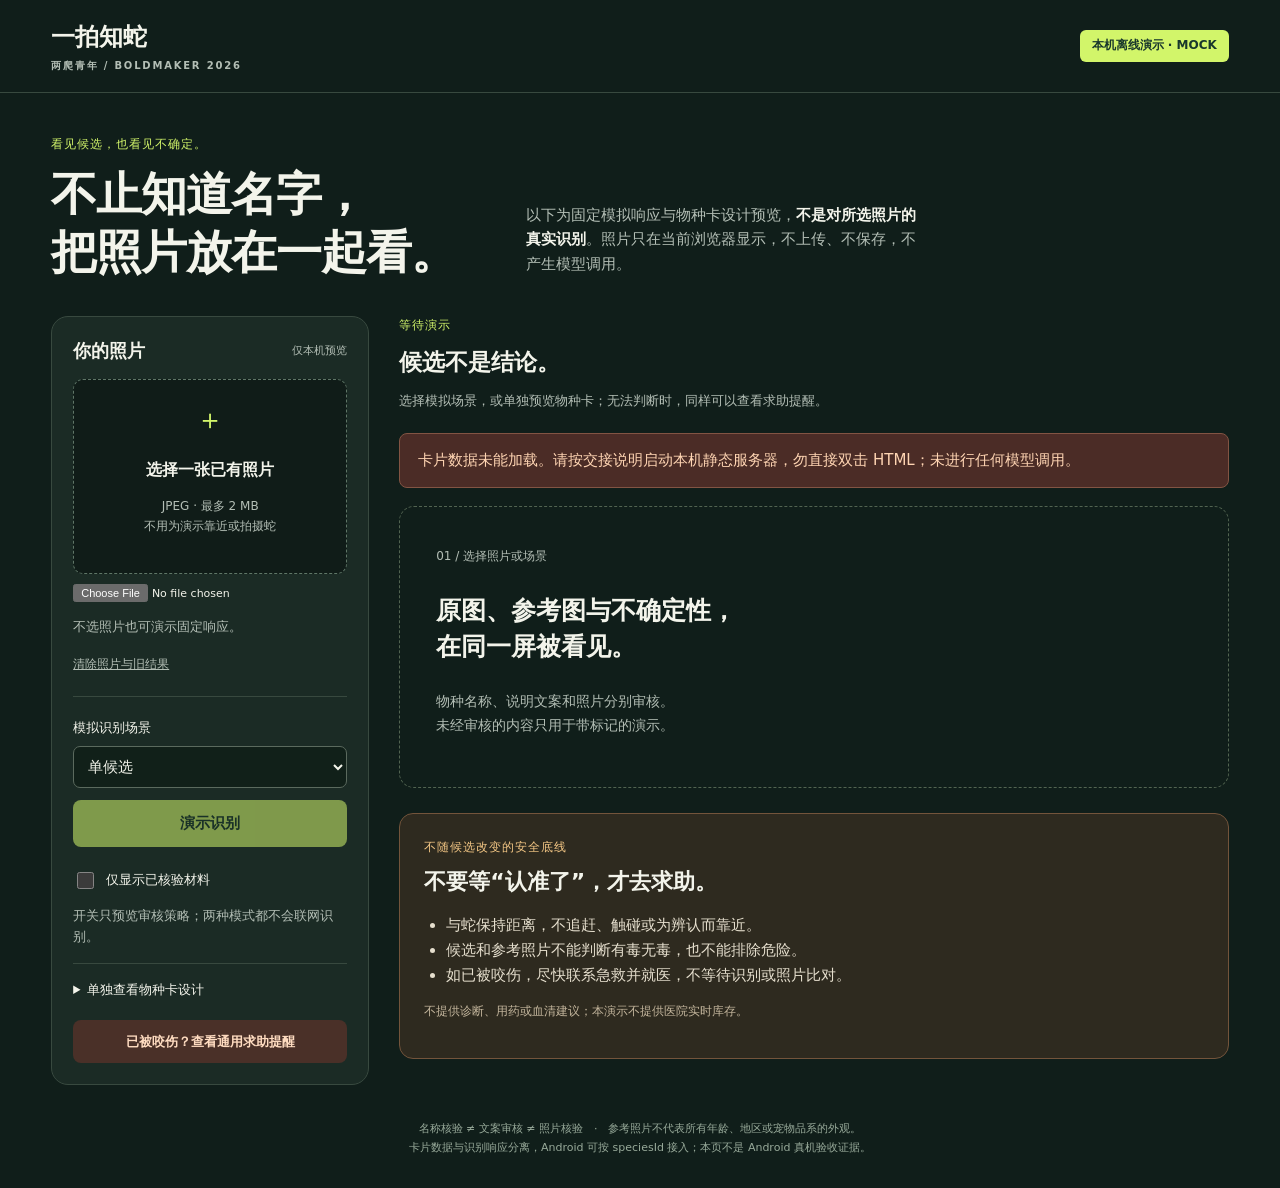
==== inference/card_preview/index.html @ 4b929ea5 "物种卡审核投影与发布管线（郭侧 2026-09-23 晚） - 新增 inference/cards.py：独立审核状态（名称/文案/图片/来源三要素），正常/预览双投影；未核验名称显示「物种名称待核" ====
<!doctype html>
<html lang="zh-CN">
<head>
  <meta charset="utf-8">
  <meta name="viewport" content="width=device-width, initial-scale=1">
  <meta http-equiv="Content-Security-Policy" content="default-src 'self'; script-src 'self'; style-src 'self'; img-src 'self' blob:; connect-src 'self'; object-src 'none'; base-uri 'none'; form-action 'none'">
  <title>一拍知蛇 · 物种卡离线演示</title>
  <link rel="stylesheet" href="cards.css">
  <script src="cards.js" defer></script>
</head>
<body>
  <header class="topbar"><a class="brand" href="#">一拍知蛇<span>两爬青年 / BOLDMAKER 2026</span></a><span class="pill lime">本机离线演示 · MOCK</span></header>
  <main>
    <section class="intro"><div><p class="eyebrow">看见候选，也看见不确定。</p><h1>不止知道名字，<br>把照片放在一起看。</h1></div><p class="intro-note">以下为固定模拟响应与物种卡设计预览，<strong>不是对所选照片的真实识别</strong>。照片只在当前浏览器显示，不上传、不保存，不产生模型调用。</p></section>
    <div class="workspace">
      <aside class="capture panel">
        <div class="section-title"><h2>你的照片</h2><span class="mini-label">仅本机预览</span></div>
        <label class="image-picker" for="image-input"><img id="input-preview" alt="所选本地照片预览" hidden><span id="image-placeholder">＋<br><b>选择一张已有照片</b><small>JPEG · 最多 2 MB<br>不用为演示靠近或拍摄蛇</small></span></label>
        <input id="image-input" type="file" accept="image/jpeg"><p id="image-info" class="muted">不选照片也可演示固定响应。</p><button id="clear-image" class="text-button" type="button">清除照片与旧结果</button>
        <div class="separator"></div>
        <label class="field-label" for="scenario">模拟识别场景</label><select id="scenario"><option value="candidates">单候选</option><option value="multiple">不确定 · 多候选</option><option value="uncertain">无法判断</option><option value="no_snake">未检测到蛇</option><option value="pending">识别处理中</option><option value="timeout">请求超时</option><option value="invalid_output">输出格式错误</option></select>
        <button id="run" class="primary" type="button" disabled>演示识别</button><button id="refresh" class="secondary" type="button" hidden>手动查询一次</button>
        <label class="switch"><input id="strict" type="checkbox">仅显示已核验材料</label><p class="muted">开关只预览审核策略；两种模式都不会联网识别。</p>
        <details class="catalog-picker"><summary>单独查看物种卡设计</summary><label class="field-label" for="catalog">这里不是识别结果</label><select id="catalog"><option value="">选择物种</option></select></details>
        <button id="help" class="help-button" type="button">已被咬伤？查看通用求助提醒</button>
      </aside>
      <section class="results" aria-live="polite" aria-busy="false">
        <div class="result-head"><div><p id="result-source" class="eyebrow">等待演示</p><h2 id="result-title">候选不是结论。</h2></div><span id="request-id" class="request-id"></span></div>
        <p id="result-note" class="muted">选择模拟场景，或单独预览物种卡；无法判断时，同样可以查看求助提醒。</p>
        <div id="result-error" class="error" role="alert" hidden></div>
        <div id="cards" class="cards"><div class="empty"><span>01 / 选择照片或场景</span><h3>原图、参考图与不确定性，<br>在同一屏被看见。</h3><p>物种名称、说明文案和照片分别审核。<br>未经审核的内容只用于带标记的演示。</p></div></div>
        <section id="safety" class="safety" tabindex="-1"><p class="eyebrow">不随候选改变的安全底线</p><h2>不要等“认准了”，才去求助。</h2><ul id="safety-list"><li>与蛇保持距离，不追赶、触碰或为辨认而靠近。</li><li>候选和参考照片不能判断有毒无毒，也不能排除危险。</li><li>如已被咬伤，尽快联系急救并就医，不等待识别或照片比对。</li></ul><p>不提供诊断、用药或血清建议；本演示不提供医院实时库存。</p></section>
      </section>
    </div>
    <footer>名称核验 ≠ 文案审核 ≠ 照片核验　·　参考照片不代表所有年龄、地区或宠物品系的外观。<br>卡片数据与识别响应分离，Android 可按 speciesId 接入；本页不是 Android 真机验收证据。</footer>
  </main>
  <dialog id="photo-dialog"><div class="dialog-top"><b>参考图放大查看</b><button id="close-dialog" class="secondary" type="button">关闭</button></div><img id="dialog-image" alt="参考图大图"><p id="dialog-credit"></p><p class="muted">仅比对已有照片，不要接近蛇确认细节。</p></dialog>
</body>
</html>
---- inference/card_preview/cards.css ----
:root{color-scheme:dark;--bg:#101e1a;--panel:#1b2b25;--line:#38493f;--text:#f3f4eb;--muted:#b3beb5;--lime:#d2f56a;--amber:#f4c785}*{box-sizing:border-box}body{margin:0;background:var(--bg);color:var(--text);font-family:system-ui,"Microsoft YaHei",sans-serif;font-size:15px;line-height:1.65}button,select,input{font:inherit}button,summary,label.image-picker{cursor:pointer}button:focus-visible,select:focus-visible,a:focus-visible,input:focus-visible,summary:focus-visible{outline:3px solid var(--lime);outline-offset:3px}button:disabled{cursor:wait;opacity:.55}[hidden]{display:none!important}.topbar{min-height:86px;border-bottom:1px solid var(--line);display:flex;align-items:center;justify-content:space-between;padding:18px max(4vw,22px);gap:20px}.brand{font-size:24px;font-weight:800;text-decoration:none;color:var(--text)}.brand span{font-size:10px;letter-spacing:1.8px;color:var(--muted);display:block}.pill{display:inline-block;padding:6px 12px;border-radius:6px;font-size:12px;font-weight:700}.lime{background:var(--lime);color:#18372c}.draft{background:#4a3821;color:var(--amber)}.neutral{border:1px solid #5c7060;color:var(--muted)}main{max-width:1560px;margin:auto;padding:0 4vw 26px}.intro{display:flex;align-items:flex-end;gap:70px;padding:42px 0 35px}.eyebrow{color:var(--lime);font-size:12px;letter-spacing:1px;margin:0 0 10px}h1{font-size:clamp(32px,3.6vw,49px);line-height:1.26;letter-spacing:-1px;margin:0}h2{margin:0;font-size:23px;line-height:1.4}h3{line-height:1.45}.intro-note{max-width:390px;color:var(--muted);margin:0 0 4px}.intro-note strong{color:var(--text);font-weight:600}.workspace{display:grid;grid-template-columns:318px minmax(0,1fr);gap:30px;align-items:start}.panel{background:var(--panel);border:1px solid var(--line);border-radius:17px;padding:21px}.section-title{display:flex;justify-content:space-between;align-items:center;margin-bottom:16px}.section-title h2{font-size:18px}.mini-label{font-size:11px;color:var(--muted)}.image-picker{display:flex;min-height:195px;max-height:330px;overflow:hidden;align-items:center;justify-content:center;background:#101c18;border:1px dashed #5f7667;border-radius:10px;text-align:center}.image-picker img{max-width:100%;max-height:330px;object-fit:contain}.image-picker span{font-size:28px;color:var(--lime)}.image-picker b{font-size:16px;color:var(--text)}.image-picker small{display:block;font-size:12px;color:var(--muted);padding:8px 12px 20px}#image-input{display:block;width:100%;font-size:11px;margin-top:10px}.muted{color:var(--muted);font-size:13px}#image-info{overflow-wrap:anywhere}.text-button{border:0;background:none;color:var(--muted);font-size:12px;padding:0;text-decoration:underline}.separator{height:1px;background:var(--line);margin:20px 0}.field-label{display:block;font-size:13px;margin-bottom:8px}select{width:100%;color:var(--text);background:#112019;border:1px solid #5b6a5e;border-radius:7px;padding:10px}.primary,.secondary,.help-button{border:0;border-radius:8px;padding:11px 16px;font-weight:650}.primary{display:block;width:100%;background:var(--lime);color:#19362a;margin-top:12px}.secondary{background:#304536;color:var(--text)}#refresh{width:100%;margin-top:9px;border:1px solid #798953}.switch{display:flex;gap:9px;align-items:center;font-size:13px;margin-top:22px}.switch input{accent-color:var(--lime);width:17px;height:17px}.catalog-picker{border-top:1px solid var(--line);padding-top:15px;margin-top:15px}.catalog-picker summary{font-size:13px}.catalog-picker label{margin-top:12px}.help-button{width:100%;margin-top:20px;background:#4a3028;color:#ffdcc1;font-size:13px}.results{min-width:0}.result-head{display:flex;justify-content:space-between;align-items:center;gap:15px;min-height:62px}.request-id{color:var(--muted);font-size:10px;max-width:115px;overflow-wrap:anywhere}#result-note{margin:12px 0 22px}.error{background:#4b2c26;border:1px solid #825443;color:#ffd5b3;padding:14px 18px;border-radius:8px;margin-bottom:18px}.cards{display:grid;gap:22px}.empty{border:1px dashed #526451;padding:36px;border-radius:15px;min-height:245px;color:var(--muted)}.empty span{font-size:12px}.empty h3{color:var(--text);font-size:25px}.empty p{font-size:14px}.species-card{background:#f4f3eb;color:#18372c;border-radius:15px;overflow:hidden}.card-body{padding:24px}.card-head{display:flex;justify-content:space-between;align-items:flex-start;gap:15px}.card-name{font-size:29px;font-weight:800;line-height:1.3;margin:0}.scientific{font-size:12px;color:#596958;margin-top:5px}.card-badges{display:flex;gap:6px;flex-wrap:wrap;margin-top:14px}.species-card .neutral{color:#536450;border-color:#c2c9b9}.species-card .draft{color:#855821;background:#f3e6c7}.species-card .lime{background:#dbeaba}.card-notice{font-size:12px;border-left:3px solid #baa568;padding:9px 12px;background:#ece8d7;margin:18px 0}.hook{font-size:22px;line-height:1.5;font-weight:700;margin:20px 0 10px}.checklist{margin:0;padding-left:22px;color:#3c5140}.gallery{display:grid;grid-template-columns:repeat(2,minmax(0,1fr));gap:15px;margin-top:18px}.gallery.single{grid-template-columns:1fr}.reference{margin:0;min-width:0}.photo-button{border:0;padding:0;background:#e5e7da;display:block;width:100%;border-radius:8px;overflow:hidden}.photo-button img{display:block;width:100%;height:225px;object-fit:contain}.reference figcaption{font-size:11px;color:#52614d;line-height:1.7;margin-top:8px;overflow-wrap:anywhere}.reference strong{display:block;font-size:13px;color:#243e2d}.reference a,.links a{color:#275b38;text-underline-offset:3px}.missing{border:1px dashed #b5bda9;padding:16px;border-radius:8px;margin-top:18px;color:#5b6d54;font-size:13px}.links{display:flex;gap:16px;flex-wrap:wrap;font-size:12px;border-top:1px solid #d6dccd;padding-top:15px;margin-top:20px}.lookalikes{font-size:13px;margin-top:16px}.risk{background:#eae9df;color:#5b5844;font-size:12px;padding:11px 24px}.safety{border:1px solid #73543b;background:#2e2a1f;border-radius:14px;margin-top:25px;padding:24px;scroll-margin:20px}.safety .eyebrow{color:var(--amber)}.safety h2{font-size:22px}.safety ul{padding-left:22px;color:#e6dfce}.safety p:last-child{font-size:12px;color:#c4b69d}.safety:focus{outline:3px solid var(--amber)}footer{text-align:center;color:#98aa9a;font-size:11px;margin:35px auto 5px}dialog{width:min(920px,94vw);max-height:92vh;border:1px solid #758467;border-radius:14px;background:#18271f;color:var(--text);padding:20px}dialog::backdrop{background:#000b}dialog img{display:block;max-width:100%;height:min(65vh,680px);object-fit:contain;margin:16px auto}dialog p{overflow-wrap:anywhere;font-size:13px}.dialog-top{display:flex;align-items:center;justify-content:space-between;gap:16px}@media(min-width:1350px){.capture{position:sticky;top:20px}}@media(max-width:920px){.intro{gap:24px}.intro-note{max-width:330px}.workspace{grid-template-columns:270px minmax(0,1fr);gap:20px}.gallery{grid-template-columns:1fr}.card-head{display:block}}@media(max-width:660px){.topbar{padding:15px 20px;flex-wrap:wrap}.brand{font-size:21px}.intro{display:block;padding-top:27px}.intro-note{margin-top:18px;max-width:none}.workspace{grid-template-columns:1fr}.capture{padding:19px}.image-picker{min-height:135px}.image-picker img{max-height:235px}.gallery{grid-template-columns:1fr}.card-body{padding:20px}.intro h1{font-size:33px}.card-name{font-size:25px}main{padding-inline:20px}.empty{padding:24px}}
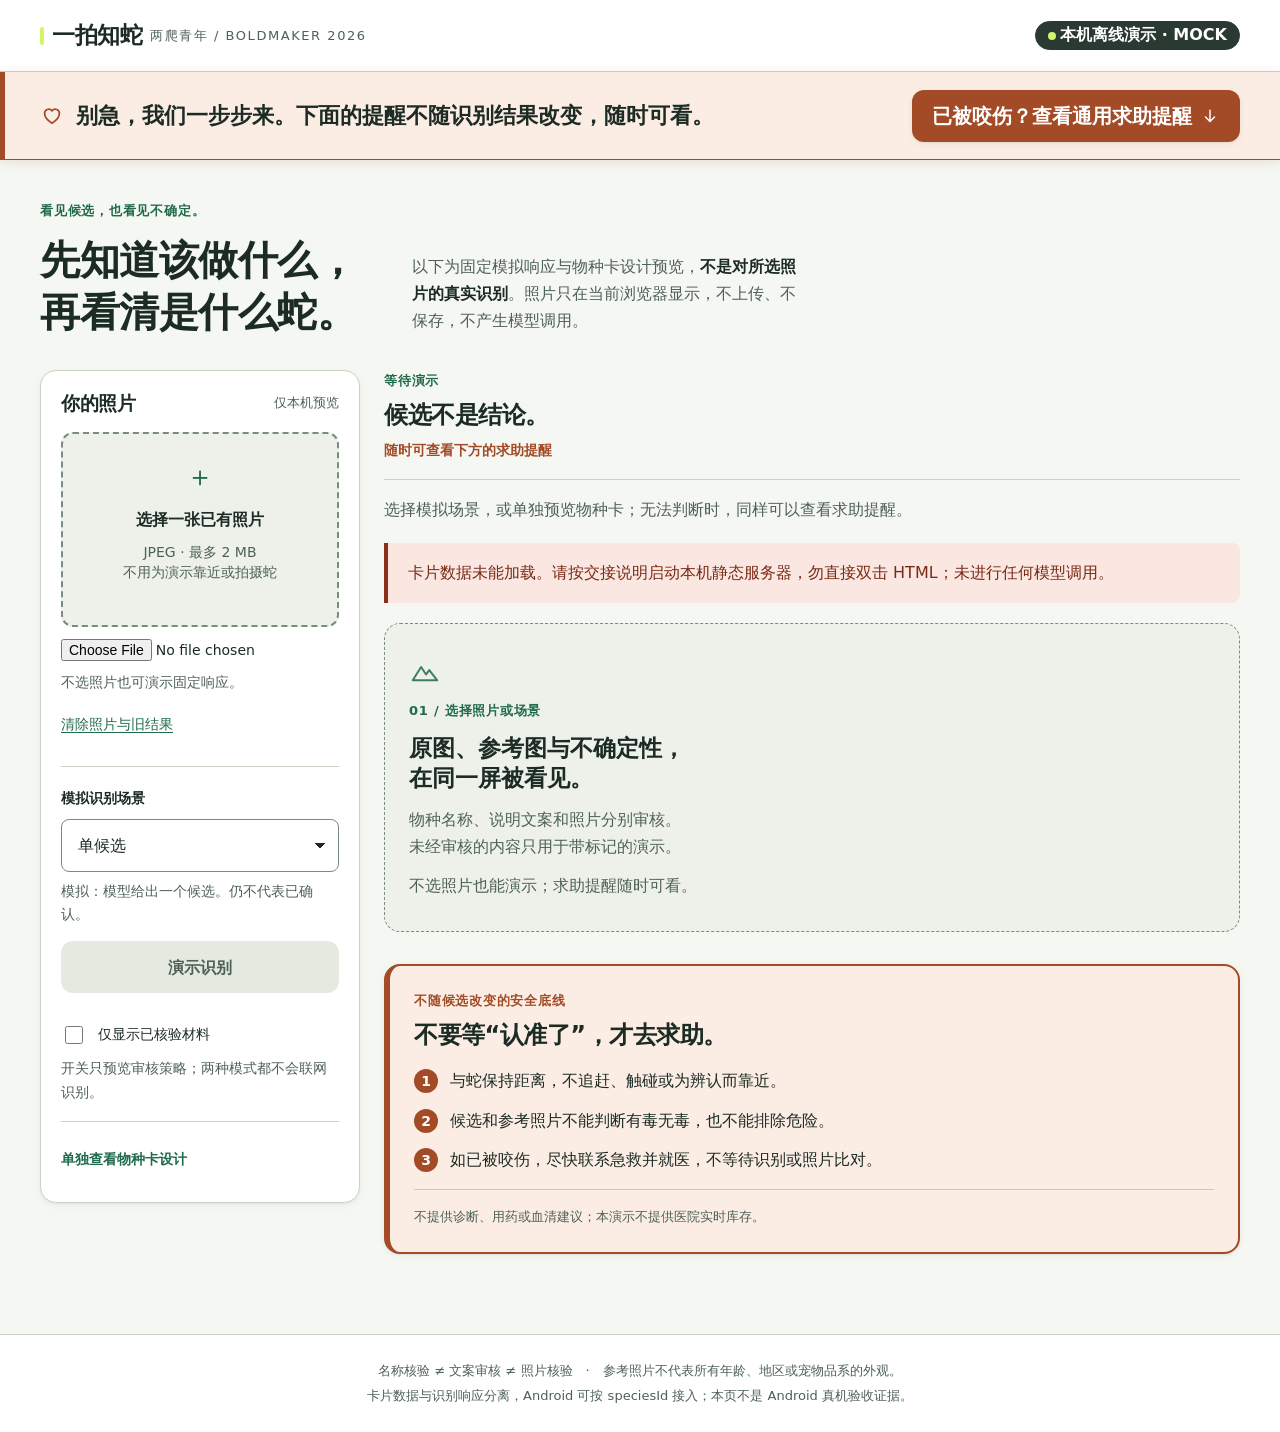
==== commit bf055765: "Redesign card_preview UI: calm light theme with always-on help anchor - index.html: inline SVG sprit" ====
--- a/inference/card_preview/index.html
+++ b/inference/card_preview/index.html
@@ -1,39 +1,64 @@
 <!doctype html>
-<html lang="zh-CN">
-<head>
-  <meta charset="utf-8">
-  <meta name="viewport" content="width=device-width, initial-scale=1">
-  <meta http-equiv="Content-Security-Policy" content="default-src 'self'; script-src 'self'; style-src 'self'; img-src 'self' blob:; connect-src 'self'; object-src 'none'; base-uri 'none'; form-action 'none'">
+<html lang="zh-CN" data-page-node-id="0dAKEjADrEvAbtWJClrjjX">
+<head data-page-node-id="G49gW5duW6ysNx4sbP58sP">
+  <meta charset="utf-8" data-page-node-id="zx0K2U2Sngu3Pr32OkEMUX">
+  <meta name="viewport" content="width=device-width, initial-scale=1" data-page-node-id="zZJX64XLAHeYjJlE8dATp5">
+  <meta http-equiv="Content-Security-Policy" content="default-src 'self'; script-src 'self'; style-src 'self'; img-src 'self' blob:; connect-src 'self'; object-src 'none'; base-uri 'none'; form-action 'none'" data-page-node-id="qUkYAK4G0dHXDcQOMrEbfs">
   <title>一拍知蛇 · 物种卡离线演示</title>
-  <link rel="stylesheet" href="cards.css">
+  <link rel="stylesheet" href="cards.css" data-page-node-id="TIX4kkbEaMA1sN14QLFvFN">
   <script src="cards.js" defer></script>
 </head>
-<body>
-  <header class="topbar"><a class="brand" href="#">一拍知蛇<span>两爬青年 / BOLDMAKER 2026</span></a><span class="pill lime">本机离线演示 · MOCK</span></header>
-  <main>
-    <section class="intro"><div><p class="eyebrow">看见候选，也看见不确定。</p><h1>不止知道名字，<br>把照片放在一起看。</h1></div><p class="intro-note">以下为固定模拟响应与物种卡设计预览，<strong>不是对所选照片的真实识别</strong>。照片只在当前浏览器显示，不上传、不保存，不产生模型调用。</p></section>
-    <div class="workspace">
-      <aside class="capture panel">
-        <div class="section-title"><h2>你的照片</h2><span class="mini-label">仅本机预览</span></div>
-        <label class="image-picker" for="image-input"><img id="input-preview" alt="所选本地照片预览" hidden><span id="image-placeholder">＋<br><b>选择一张已有照片</b><small>JPEG · 最多 2 MB<br>不用为演示靠近或拍摄蛇</small></span></label>
-        <input id="image-input" type="file" accept="image/jpeg"><p id="image-info" class="muted">不选照片也可演示固定响应。</p><button id="clear-image" class="text-button" type="button">清除照片与旧结果</button>
-        <div class="separator"></div>
-        <label class="field-label" for="scenario">模拟识别场景</label><select id="scenario"><option value="candidates">单候选</option><option value="multiple">不确定 · 多候选</option><option value="uncertain">无法判断</option><option value="no_snake">未检测到蛇</option><option value="pending">识别处理中</option><option value="timeout">请求超时</option><option value="invalid_output">输出格式错误</option></select>
-        <button id="run" class="primary" type="button" disabled>演示识别</button><button id="refresh" class="secondary" type="button" hidden>手动查询一次</button>
-        <label class="switch"><input id="strict" type="checkbox">仅显示已核验材料</label><p class="muted">开关只预览审核策略；两种模式都不会联网识别。</p>
-        <details class="catalog-picker"><summary>单独查看物种卡设计</summary><label class="field-label" for="catalog">这里不是识别结果</label><select id="catalog"><option value="">选择物种</option></select></details>
-        <button id="help" class="help-button" type="button">已被咬伤？查看通用求助提醒</button>
+<body data-page-node-id="GhzzooF9zc8zK8zSDbiQrl">
+  <svg class="sprite" aria-hidden="true" focusable="false" xmlns="http://www.w3.org/2000/svg" data-page-node-id="nRZNj67hI8Eq8WDv4swX78">
+    <symbol id="i-heart" viewBox="0 0 24 24" data-page-node-id="IC3gdqGRUAPZzYs4SW19ws"><path d="M12 19.2s-7.4-4.5-7.4-9.6A4.1 4.1 0 0 1 12 6.9a4.1 4.1 0 0 1 7.4 2.7c0 5.1-7.4 9.6-7.4 9.6z" data-page-node-id="37KvSnaHNGHqk92UsMHXFp"/></symbol>
+    <symbol id="i-cross" viewBox="0 0 24 24" data-page-node-id="a2qPcL6EUZkBuj2Eokm0Vx"><path d="M12 4.8v14.4M4.8 12h14.4" data-page-node-id="5oNKBnCLJGzjF7MFwlIsZu"/></symbol>
+    <symbol id="i-shield" viewBox="0 0 24 24" data-page-node-id="n44VKoIKzJF0Ya9dhBZ6H2"><path d="M12 3.4 5.2 6.1v5.2c0 4.2 2.9 7.5 6.8 9.3 3.9-1.8 6.8-5.1 6.8-9.3V6.1z" data-page-node-id="teE0IIZGLMAfBVrk0E0GIB"/></symbol>
+    <symbol id="i-hills" viewBox="0 0 24 24" data-page-node-id="IL4k1LHAtR4XJw1Qd2HPiS"><path d="M2.8 18.2 9.1 8.3l3.7 5.6 2.4-3.3 6 7.6z" data-page-node-id="5zaNDmObAE1s41I2TDkkC1"/></symbol>
+    <symbol id="i-leaf" viewBox="0 0 24 24" data-page-node-id="oIFJHAYGTw9198HS1rKxEd"><path d="M20 4c0 8.3-4.9 12.6-11 12.6H5.2C5.2 8.6 11.4 4 20 4zM5.6 19.4c1.8-4.3 5-7.4 9.3-9.1" data-page-node-id="uXqFZaeXDpyDHGACPXd6Q7"/></symbol>
+    <symbol id="i-image" viewBox="0 0 24 24" data-page-node-id="YUq41hTq1yqoGuVTZ46Una"><path d="M4 5.6h16v12.8H4zM4 15.2l4.6-4.2 3.5 3.1 2.9-2.5 5 4.4M15.1 9.3h.02" data-page-node-id="Q2H88rYvRwE8fXDCm93WoK"/></symbol>
+    <symbol id="i-arrow-down" viewBox="0 0 24 24" data-page-node-id="JV5Z7zd1bYrTnxmFalSlPK"><path d="M12 5.2v13.2M6.6 13.2 12 18.6l5.4-5.4" data-page-node-id="VA2UsymmYSzCSZEDRAqGSe"/></symbol>
+    <symbol id="i-info" viewBox="0 0 24 24" data-page-node-id="jBu7ENhypv5BZDQPBfJ48S"><path d="M12 3.4a8.6 8.6 0 1 0 0 17.2 8.6 8.6 0 0 0 0-17.2zM12 11.2v5.4M12 7.8h.02" data-page-node-id="BL9IydPQfSyGNooVsHLj3B"/></symbol>
+    <symbol id="i-check" viewBox="0 0 24 24" data-page-node-id="8WRzAG5P13rtEF6epu4r7w"><path d="M4.8 12.6 9.6 17.4 19.2 6.8" data-page-node-id="rG63JpMUzYdky9tdUa5EWA"/></symbol>
+    <symbol id="i-list" viewBox="0 0 24 24" data-page-node-id="o3e2pcohB7JcPu45UDYZYH"><path d="M4.4 6.6h15.2M4.4 12h15.2M4.4 17.4h15.2" data-page-node-id="Ln4pzFCudW1gOWGcyVYqGB"/></symbol>
+    <symbol id="i-external" viewBox="0 0 24 24" data-page-node-id="66NbZ2SJZuDtruMB4wDfkF"><path d="M14 4.6h5.4V10M19.4 4.6 11 13M18 14.6v4.8H4.6V6h4.8" data-page-node-id="pcuv1OY6cj9W1kFBQXBW4C"/></symbol>
+  </svg>
+  <header class="topbar" role="banner" data-page-node-id="26DLI29lqdhPevTaI6Kf56"><a class="brand" href="#" data-page-node-id="SuXFhApolJ5osa17wUX4ki">一拍知蛇<span data-page-node-id="AkAs2MjdGEzg0UcGdX66qB">两爬青年 / BOLDMAKER 2026</span></a><span class="pill pill--mock" data-page-node-id="zZtR2z4YkIKVCnF3r9CNxE">本机离线演示 · MOCK</span></header>
+  <div class="care-bar" role="region" aria-labelledby="care-bar-title" data-page-node-id="T1UrF2noHCvrAmmVPFXmkG">
+    <svg class="icon care-bar__icon" aria-hidden="true" focusable="false" data-page-node-id="ccNZsrYBOODvw3RsXYn5Av"><use href="#i-heart" data-page-node-id="ChoPjTDzuNTABLqKA4AeEJ"/></svg>
+    <p class="care-bar__lead" id="care-bar-title" data-page-node-id="kXxFrOtKSHPsyUmJvEFWxx"><span class="sr-only" data-page-node-id="23T54Xajv7iOzAsTKV3T8c">紧急求助　</span>别急，我们一步步来。下面的提醒不随识别结果改变，随时可看。</p>
+    <button id="help" class="care-bar__cta" type="button" data-page-node-id="7drPrKbkh6iTBXL3FvOuKm">已被咬伤？查看通用求助提醒<svg class="icon icon--sm" aria-hidden="true" focusable="false" data-page-node-id="C2sfnvJd9FpSdzmxh8ja8w"><use href="#i-arrow-down" data-page-node-id="jFuGLF7TcFoqmnt55DU2Lo"/></svg></button>
+  </div>
+  <main data-page-node-id="LjuYDTEhnDEs1lOlwmlTEL">
+    <section class="intro" data-page-node-id="0t86Ilo5MnD0r7zaXVB3l1"><div data-page-node-id="RCQ8GVvaLmcbff75V4cEDD"><p class="eyebrow" data-page-node-id="phwRR7SGrz7Lppbxitj99z">看见候选，也看见不确定。</p><h1 data-page-node-id="RgzCk3pq5D3yGga4EIkUSO">先知道该做什么，<br data-page-node-id="dYTq9QnRvAHhKZWi66oEzD">再看清是什么蛇。</h1></div><p class="intro-note" data-page-node-id="6DCHsFNxl9KG5l1Gh8k07I">以下为固定模拟响应与物种卡设计预览，<strong data-page-node-id="i9n2IhrndraLZfaW5ownF3">不是对所选照片的真实识别</strong>。照片只在当前浏览器显示，不上传、不保存，不产生模型调用。</p></section>
+    <div class="workspace" data-page-node-id="fAHA3wiqGWqRg99KdFQaJ3">
+      <aside class="capture panel" data-page-node-id="H2xHBgbyy1c9BdabHROgbD">
+        <div class="section-title" data-page-node-id="pstiufkDZwZNmhFvGreuLk"><h2 data-page-node-id="RBcpoXoDX189VhY8lqSTN7">你的照片</h2><span class="mini-label" data-page-node-id="MtWj9654cEdByBMMaiLISR">仅本机预览</span></div>
+        <label class="image-picker" for="image-input" data-page-node-id="RNKWdKYcnTH8W9xor2E2pn"><img id="input-preview" alt="所选本地照片预览" hidden data-page-node-id="CH4AOE53G1AmTmDG7F3pL0"><span id="image-placeholder" data-page-node-id="Ic7RMGAJPmLFUqe3ADXBpk">＋<br data-page-node-id="oRb7RFmhEG5qJlx6kBAflZ"><b data-page-node-id="f0cEKN5unBABrH5gWhNxSM">选择一张已有照片</b><small data-page-node-id="MDpEDeCj5vfLFGrFSjhiCB">JPEG · 最多 2 MB<br data-page-node-id="bo9dkt0Ouj3UPsGnNSxJqZ">不用为演示靠近或拍摄蛇</small></span></label>
+        <input id="image-input" type="file" accept="image/jpeg" data-page-node-id="Ia2xJ8CC8ZkJQkDSBh2Ffz"><p id="image-info" class="muted" data-page-node-id="i9qACmmMzsqHAbPmC5Uf4k">不选照片也可演示固定响应。</p><button id="clear-image" class="text-button" type="button" data-page-node-id="O3saYpZ46jw6dCN8o5su2Z">清除照片与旧结果</button>
+        <div class="separator" data-page-node-id="jVGhPC9u0bmjTLOfGtEnB7"></div>
+        <label class="field-label" for="scenario" data-page-node-id="dgJz68g0AOpi9PoVQz51iK">模拟识别场景</label><select id="scenario" data-page-node-id="ALHnrexjp6FHvAErGLAwwE"><option value="candidates" data-page-node-id="Uv2GAYvhFiCpHtGaFlxhAI">单候选</option><option value="multiple" data-page-node-id="VtWt1zAGkIpE1zSTAv8YvR">不确定 · 多候选</option><option value="uncertain" data-page-node-id="y0Mt6rTmVoqHoBXfD5K3cw">无法判断</option><option value="no_snake" data-page-node-id="gnOIsAvRL3rW5cuEoyCoVC">未检测到蛇</option><option value="pending" data-page-node-id="cLJMWvhdfUJU0nyGHO9CAy">识别处理中</option><option value="timeout" data-page-node-id="Xl8gGdjamohADKNtjOTJ5P">请求超时</option><option value="invalid_output" data-page-node-id="tvEb5i8NVk5Z7dy4v9WvhP">输出格式错误</option></select>
+        <p id="scenario-hint" class="hint" aria-live="polite" data-page-node-id="JvvEWDHizw7Azs8yWpaOvg">当前为模拟场景（MOCK），不会调用识别模型。</p>
+        <button id="run" class="primary" type="button" disabled data-page-node-id="GMQZ4u2D8gJH8qN04M4Dms">演示识别</button><button id="refresh" class="secondary" type="button" hidden data-page-node-id="0sCM3MwUdB1MBqUMendNBx">手动查询一次</button>
+        <label class="switch" data-page-node-id="iCA1s0ZEQ8sQJo4qu3GYl0"><input id="strict" type="checkbox" data-page-node-id="TTz7NeXKXRzMMNIQnrTJcK">仅显示已核验材料</label><p class="muted" data-page-node-id="cHO8eebFsO97SjyS0BIInU">开关只预览审核策略；两种模式都不会联网识别。</p>
+        <details class="catalog-picker" data-page-node-id="RDCsA3US9dmVgveP7lWebl"><summary data-page-node-id="mKdwGECqfyTNuzugjYLcfA">单独查看物种卡设计</summary><label class="field-label" for="catalog" data-page-node-id="0RNP9DCQNFOUdfnqaagfNV">这里不是识别结果</label><select id="catalog" data-page-node-id="MORWUzdaXWZvExOSg9GlpH"><option value="" data-page-node-id="A9ImPPAyD5yE1ymaMLZG7d">选择物种</option></select></details>
       </aside>
-      <section class="results" aria-live="polite" aria-busy="false">
-        <div class="result-head"><div><p id="result-source" class="eyebrow">等待演示</p><h2 id="result-title">候选不是结论。</h2></div><span id="request-id" class="request-id"></span></div>
-        <p id="result-note" class="muted">选择模拟场景，或单独预览物种卡；无法判断时，同样可以查看求助提醒。</p>
-        <div id="result-error" class="error" role="alert" hidden></div>
-        <div id="cards" class="cards"><div class="empty"><span>01 / 选择照片或场景</span><h3>原图、参考图与不确定性，<br>在同一屏被看见。</h3><p>物种名称、说明文案和照片分别审核。<br>未经审核的内容只用于带标记的演示。</p></div></div>
-        <section id="safety" class="safety" tabindex="-1"><p class="eyebrow">不随候选改变的安全底线</p><h2>不要等“认准了”，才去求助。</h2><ul id="safety-list"><li>与蛇保持距离，不追赶、触碰或为辨认而靠近。</li><li>候选和参考照片不能判断有毒无毒，也不能排除危险。</li><li>如已被咬伤，尽快联系急救并就医，不等待识别或照片比对。</li></ul><p>不提供诊断、用药或血清建议；本演示不提供医院实时库存。</p></section>
+      <section class="results" aria-live="polite" aria-busy="false" aria-labelledby="result-title" data-page-node-id="pDhjoXyRnHngc4M9m9dCe6">
+        <div class="result-head" data-page-node-id="lwwnmyXr9bhkviN1pNH4IA"><div data-page-node-id="j4zo6PeFDE0fVY4bBRHtGE"><p id="result-source" class="eyebrow" data-page-node-id="YYUdJiTM4hI1F1OvdCwHZa">等待演示</p><h2 id="result-title" data-page-node-id="i3lOHd1ZwF8jkGN6EyZhQ2">候选不是结论。</h2><p id="result-echo" class="result-echo" aria-hidden="true" data-page-node-id="UfRCSaqGCxlQJxjUdDMwwX">随时可查看下方的求助提醒</p></div><span id="request-id" class="request-id" data-page-node-id="2KGK7UqzmiHrNf6c0xUaSK"></span></div>
+        <p id="result-note" class="muted" data-page-node-id="RAheICatLYObQaUsTuS36Z">选择模拟场景，或单独预览物种卡；无法判断时，同样可以查看求助提醒。</p>
+        <div id="result-error" class="error" role="alert" hidden data-page-node-id="fgBORE1GXIqlgfjUDKAc9Q"></div>
+        <div id="cards" class="cards" data-page-node-id="E4X3wA4IBPPgPoRtnhCDBq"><div class="empty" data-page-node-id="hdYzlAtEC3O8s0GWfyIXu6"><svg class="icon icon--lg" aria-hidden="true" focusable="false" data-page-node-id="0csulGiq6uDdYGfrAFIVfy"><use href="#i-hills" data-page-node-id="DW6k1QhkMAvGTXnkQ0MH8C"/></svg><span data-page-node-id="QA6sLE5VTpK2UnuhRG4lMs">01 / 选择照片或场景</span><h3 data-page-node-id="t0rcE8VxGN1bDWAc2HmBWE">原图、参考图与不确定性，<br data-page-node-id="RnIsJXSEplOCyYCmINGSIK">在同一屏被看见。</h3><p data-page-node-id="wKJVbiiiyZ0PYlewi5vVUs">物种名称、说明文案和照片分别审核。<br data-page-node-id="JgCaABcEeat3Z9HBK9ZVB6">未经审核的内容只用于带标记的演示。</p><p data-page-node-id="pkxeUU0JZLgQ3xFlEHOtzx">不选照片也能演示；求助提醒随时可看。</p></div></div>
+        <section id="safety" class="safety" tabindex="-1" aria-labelledby="safety-title" data-page-node-id="zKE4PNs5r0nhSeW9sAqzrp">
+          <div class="safety-inner" data-page-node-id="tR52v95J5sFGiZnA6uaoVO">
+            <p class="eyebrow" data-page-node-id="DCFyGFkOHLxpEC1UET8CyI">不随候选改变的安全底线</p>
+            <h2 id="safety-title" data-page-node-id="pYuBq8mJXHqtXB9D8miIJz">不要等“认准了”，才去求助。</h2>
+            <ul id="safety-list" data-page-node-id="dTNraZ5UvFz3K9hQVdIW9k"><li data-page-node-id="szMWThVVXCJwzsPsKGWOJE">与蛇保持距离，不追赶、触碰或为辨认而靠近。</li><li data-page-node-id="eLyuRRRTVuDdsUx9w5ICbZ">候选和参考照片不能判断有毒无毒，也不能排除危险。</li><li data-page-node-id="NFuvLt9Hr0qPSkAvVJFzM8">如已被咬伤，尽快联系急救并就医，不等待识别或照片比对。</li></ul>
+            <p data-page-node-id="b4giLmdMMz66OLeHknc4pK">不提供诊断、用药或血清建议；本演示不提供医院实时库存。</p>
+          </div>
+        </section>
       </section>
     </div>
-    <footer>名称核验 ≠ 文案审核 ≠ 照片核验　·　参考照片不代表所有年龄、地区或宠物品系的外观。<br>卡片数据与识别响应分离，Android 可按 speciesId 接入；本页不是 Android 真机验收证据。</footer>
   </main>
-  <dialog id="photo-dialog"><div class="dialog-top"><b>参考图放大查看</b><button id="close-dialog" class="secondary" type="button">关闭</button></div><img id="dialog-image" alt="参考图大图"><p id="dialog-credit"></p><p class="muted">仅比对已有照片，不要接近蛇确认细节。</p></dialog>
+  <footer role="contentinfo" data-page-node-id="Z9afCDlocdN3PfZberDfNX">名称核验 ≠ 文案审核 ≠ 照片核验　·　参考照片不代表所有年龄、地区或宠物品系的外观。<br data-page-node-id="PUVxx4jsBHHOtS3Q2pCu2c">卡片数据与识别响应分离，Android 可按 speciesId 接入；本页不是 Android 真机验收证据。</footer>
+  <dialog id="photo-dialog" data-page-node-id="UgWtNLGn12ZdgO1H8yvkGB"><div class="dialog-top" data-page-node-id="zbNfojjU9VLfR0rCl3yRBE"><b data-page-node-id="qAlPDMlfOQ9uSV4BL216X5">参考图放大查看</b><button id="close-dialog" class="secondary dialog-close" type="button" data-page-node-id="TJUXQdEdHRN2mjGjSTwJtO">关闭</button></div><img id="dialog-image" alt="参考图大图" data-page-node-id="jvnzHLw7q8dWQfGgTKmMJ3"><p id="dialog-credit" data-page-node-id="T2pmaXFOZT15dwpXVmhCP5"></p><p class="muted" data-page-node-id="ZxEV5SfAUGrA6kJhw2xVDV">仅比对已有照片，不要接近蛇确认细节。</p></dialog>
 </body>
 </html>
--- a/inference/card_preview/cards.css
+++ b/inference/card_preview/cards.css
@@ -1 +1,568 @@
-:root{color-scheme:dark;--bg:#101e1a;--panel:#1b2b25;--line:#38493f;--text:#f3f4eb;--muted:#b3beb5;--lime:#d2f56a;--amber:#f4c785}*{box-sizing:border-box}body{margin:0;background:var(--bg);color:var(--text);font-family:system-ui,"Microsoft YaHei",sans-serif;font-size:15px;line-height:1.65}button,select,input{font:inherit}button,summary,label.image-picker{cursor:pointer}button:focus-visible,select:focus-visible,a:focus-visible,input:focus-visible,summary:focus-visible{outline:3px solid var(--lime);outline-offset:3px}button:disabled{cursor:wait;opacity:.55}[hidden]{display:none!important}.topbar{min-height:86px;border-bottom:1px solid var(--line);display:flex;align-items:center;justify-content:space-between;padding:18px max(4vw,22px);gap:20px}.brand{font-size:24px;font-weight:800;text-decoration:none;color:var(--text)}.brand span{font-size:10px;letter-spacing:1.8px;color:var(--muted);display:block}.pill{display:inline-block;padding:6px 12px;border-radius:6px;font-size:12px;font-weight:700}.lime{background:var(--lime);color:#18372c}.draft{background:#4a3821;color:var(--amber)}.neutral{border:1px solid #5c7060;color:var(--muted)}main{max-width:1560px;margin:auto;padding:0 4vw 26px}.intro{display:flex;align-items:flex-end;gap:70px;padding:42px 0 35px}.eyebrow{color:var(--lime);font-size:12px;letter-spacing:1px;margin:0 0 10px}h1{font-size:clamp(32px,3.6vw,49px);line-height:1.26;letter-spacing:-1px;margin:0}h2{margin:0;font-size:23px;line-height:1.4}h3{line-height:1.45}.intro-note{max-width:390px;color:var(--muted);margin:0 0 4px}.intro-note strong{color:var(--text);font-weight:600}.workspace{display:grid;grid-template-columns:318px minmax(0,1fr);gap:30px;align-items:start}.panel{background:var(--panel);border:1px solid var(--line);border-radius:17px;padding:21px}.section-title{display:flex;justify-content:space-between;align-items:center;margin-bottom:16px}.section-title h2{font-size:18px}.mini-label{font-size:11px;color:var(--muted)}.image-picker{display:flex;min-height:195px;max-height:330px;overflow:hidden;align-items:center;justify-content:center;background:#101c18;border:1px dashed #5f7667;border-radius:10px;text-align:center}.image-picker img{max-width:100%;max-height:330px;object-fit:contain}.image-picker span{font-size:28px;color:var(--lime)}.image-picker b{font-size:16px;color:var(--text)}.image-picker small{display:block;font-size:12px;color:var(--muted);padding:8px 12px 20px}#image-input{display:block;width:100%;font-size:11px;margin-top:10px}.muted{color:var(--muted);font-size:13px}#image-info{overflow-wrap:anywhere}.text-button{border:0;background:none;color:var(--muted);font-size:12px;padding:0;text-decoration:underline}.separator{height:1px;background:var(--line);margin:20px 0}.field-label{display:block;font-size:13px;margin-bottom:8px}select{width:100%;color:var(--text);background:#112019;border:1px solid #5b6a5e;border-radius:7px;padding:10px}.primary,.secondary,.help-button{border:0;border-radius:8px;padding:11px 16px;font-weight:650}.primary{display:block;width:100%;background:var(--lime);color:#19362a;margin-top:12px}.secondary{background:#304536;color:var(--text)}#refresh{width:100%;margin-top:9px;border:1px solid #798953}.switch{display:flex;gap:9px;align-items:center;font-size:13px;margin-top:22px}.switch input{accent-color:var(--lime);width:17px;height:17px}.catalog-picker{border-top:1px solid var(--line);padding-top:15px;margin-top:15px}.catalog-picker summary{font-size:13px}.catalog-picker label{margin-top:12px}.help-button{width:100%;margin-top:20px;background:#4a3028;color:#ffdcc1;font-size:13px}.results{min-width:0}.result-head{display:flex;justify-content:space-between;align-items:center;gap:15px;min-height:62px}.request-id{color:var(--muted);font-size:10px;max-width:115px;overflow-wrap:anywhere}#result-note{margin:12px 0 22px}.error{background:#4b2c26;border:1px solid #825443;color:#ffd5b3;padding:14px 18px;border-radius:8px;margin-bottom:18px}.cards{display:grid;gap:22px}.empty{border:1px dashed #526451;padding:36px;border-radius:15px;min-height:245px;color:var(--muted)}.empty span{font-size:12px}.empty h3{color:var(--text);font-size:25px}.empty p{font-size:14px}.species-card{background:#f4f3eb;color:#18372c;border-radius:15px;overflow:hidden}.card-body{padding:24px}.card-head{display:flex;justify-content:space-between;align-items:flex-start;gap:15px}.card-name{font-size:29px;font-weight:800;line-height:1.3;margin:0}.scientific{font-size:12px;color:#596958;margin-top:5px}.card-badges{display:flex;gap:6px;flex-wrap:wrap;margin-top:14px}.species-card .neutral{color:#536450;border-color:#c2c9b9}.species-card .draft{color:#855821;background:#f3e6c7}.species-card .lime{background:#dbeaba}.card-notice{font-size:12px;border-left:3px solid #baa568;padding:9px 12px;background:#ece8d7;margin:18px 0}.hook{font-size:22px;line-height:1.5;font-weight:700;margin:20px 0 10px}.checklist{margin:0;padding-left:22px;color:#3c5140}.gallery{display:grid;grid-template-columns:repeat(2,minmax(0,1fr));gap:15px;margin-top:18px}.gallery.single{grid-template-columns:1fr}.reference{margin:0;min-width:0}.photo-button{border:0;padding:0;background:#e5e7da;display:block;width:100%;border-radius:8px;overflow:hidden}.photo-button img{display:block;width:100%;height:225px;object-fit:contain}.reference figcaption{font-size:11px;color:#52614d;line-height:1.7;margin-top:8px;overflow-wrap:anywhere}.reference strong{display:block;font-size:13px;color:#243e2d}.reference a,.links a{color:#275b38;text-underline-offset:3px}.missing{border:1px dashed #b5bda9;padding:16px;border-radius:8px;margin-top:18px;color:#5b6d54;font-size:13px}.links{display:flex;gap:16px;flex-wrap:wrap;font-size:12px;border-top:1px solid #d6dccd;padding-top:15px;margin-top:20px}.lookalikes{font-size:13px;margin-top:16px}.risk{background:#eae9df;color:#5b5844;font-size:12px;padding:11px 24px}.safety{border:1px solid #73543b;background:#2e2a1f;border-radius:14px;margin-top:25px;padding:24px;scroll-margin:20px}.safety .eyebrow{color:var(--amber)}.safety h2{font-size:22px}.safety ul{padding-left:22px;color:#e6dfce}.safety p:last-child{font-size:12px;color:#c4b69d}.safety:focus{outline:3px solid var(--amber)}footer{text-align:center;color:#98aa9a;font-size:11px;margin:35px auto 5px}dialog{width:min(920px,94vw);max-height:92vh;border:1px solid #758467;border-radius:14px;background:#18271f;color:var(--text);padding:20px}dialog::backdrop{background:#000b}dialog img{display:block;max-width:100%;height:min(65vh,680px);object-fit:contain;margin:16px auto}dialog p{overflow-wrap:anywhere;font-size:13px}.dialog-top{display:flex;align-items:center;justify-content:space-between;gap:16px}@media(min-width:1350px){.capture{position:sticky;top:20px}}@media(max-width:920px){.intro{gap:24px}.intro-note{max-width:330px}.workspace{grid-template-columns:270px minmax(0,1fr);gap:20px}.gallery{grid-template-columns:1fr}.card-head{display:block}}@media(max-width:660px){.topbar{padding:15px 20px;flex-wrap:wrap}.brand{font-size:21px}.intro{display:block;padding-top:27px}.intro-note{margin-top:18px;max-width:none}.workspace{grid-template-columns:1fr}.capture{padding:19px}.image-picker{min-height:135px}.image-picker img{max-height:235px}.gallery{grid-template-columns:1fr}.card-body{padding:20px}.intro h1{font-size:33px}.card-name{font-size:25px}main{padding-inline:20px}.empty{padding:24px}}
+/* ============================================================================
+   00 · 元信息
+   ----------------------------------------------------------------------------
+   VenomLens 一拍知蛇 · card_preview 物种卡离线演示
+   设计方案：晨雾浅色安抚系（候选 A，team-lead 已拍板，单主题）
+   Token 版本：v1.0（命名与 PRD §5.2 一致，便于 Android 回灌）
+   上游文档：docs/ui-prd-card-preview.md（PM 许清楚）
+             docs/ui-architecture-card-preview.md（架构师 高见远）
+   硬约束：三文件打包白名单（index.html / cards.css / cards.js），无新增文件；
+           CSP 无 unsafe-inline → 禁止内联样式 / 外部资源引用 / 内嵌数据 URI；
+           移动优先（基线 320px，仅 min-width 断点）；WCAG AA。
+   ============================================================================ */
+
+/* ============================================================================
+   01 · Design Tokens
+   ============================================================================ */
+:root{
+  color-scheme:light;
+
+  /* --- 色彩 · 基础面 --- */
+  --bg:#F5F7F2;          --surface:#FFFFFF;      --surface-2:#EDF1E9;   --surface-3:#E4EAE0;
+  --text:#1C2B24;        --muted:#4E6157;        --line:#C9D3C6;        --line-strong:#788D7E;
+
+  /* --- 色彩 · 行动（守护绿）--- */
+  --action:#1F6B4A;      --action-hover:#185740;  --action-soft:#E3EFE6; --on-action:#FFFFFF;
+
+  /* --- 色彩 · 关爱/求助（暖陶土）--- */
+  --care:#A34A26;        --care-hover:#8C3E1F;    --care-soft:#FBEDE4;   --on-care:#FFFFFF;
+
+  /* --- 色彩 · 状态徽章（soft 底 + ink 字，架构师实测 ≥6.5:1）--- */
+  --verified:#2F7D53;    --verified-soft:#E4F0E8; --verified-ink:#225C3C;
+  --pending:#8A5A12;     --pending-soft:#F6EBD8;  --pending-ink:#6E470E;
+  --neutral:#5E6E63;     --neutral-soft:#E8EDE9;  --neutral-ink:#46564C;
+  --mock:#2A3A32;        --on-mock:#FFFFFF;
+
+  /* --- 色彩 · 错误（平静化，非报警红）--- */
+  --danger:#8C2F18;      --danger-soft:#FBE7E1;   --danger-ink:#7A2A15;
+
+  /* --- 色彩 · 品牌记忆点（≤3 处小面积点缀）--- */
+  --lime:#D2F56A;        --focus:#0F4C33;
+
+  /* --- 字号（clamp 下限一律 ≥16px，例外：--fs-small 14 / --fs-meta 13）--- */
+  --fs-hero:clamp(26px,5vw,40px);        /* H1 理念句 */
+  --fs-h2:clamp(19px,4vw,24px);          /* 状态一句话 / #safety h2 */
+  --fs-h3:clamp(22px,5vw,28px);          /* 物种名 */
+  --fs-care:clamp(18px,4.5vw,22px);      /* 求助锚点主文案 */
+  --fs-cta:clamp(17px,4vw,20px);         /* 求助按钮 */
+  --fs-body:clamp(16px,1.05vw,17px);     /* 正文基准（P0-4：15px → ≥16px）*/
+  --fs-ui:16px;                          /* 表单/按钮/徽章主文字 */
+  --fs-small:14px;                       /* 次要说明（非合规信息）*/
+  --fs-meta:13px;                        /* 署名/requestId/页脚（合规信息下限）*/
+
+  /* --- 行高 / 字距 --- */
+  --lh-body:1.7;  --lh-heading:1.3;  --ls-heading:-0.5px;  --ls-eyebrow:0.06em;
+
+  /* --- 间距（4px 基准）--- */
+  --s-1:4px; --s-2:8px; --s-3:12px; --s-4:16px; --s-5:20px; --s-6:24px;
+  --s-7:32px; --s-8:40px; --s-9:56px;
+
+  /* --- 圆角 / 阴影 / 描边 --- */
+  --r-sm:8px; --r-md:12px; --r-lg:16px; --r-pill:999px;
+  --sh-1:0 1px 2px rgba(28,43,36,.06), 0 2px 8px rgba(28,43,36,.05);
+  --sh-2:0 2px 6px rgba(28,43,36,.08), 0 12px 28px rgba(28,43,36,.10);
+  --sh-care:0 2px 10px rgba(163,74,38,.14);
+  --bw:1px;  --bw-strong:2px;  --bw-care:5px;
+
+  /* --- 触控 / 尺寸 --- */
+  --tap:44px;      /* WCAG 2.5.5 最小触控目标，任何断点不下调 */
+  --tap-lg:52px;   /* 求助/主按钮 ≥48px（P0-4），取 52px 留余量 */
+  --icon:24px;  --icon-sm:20px;  --icon-lg:32px;
+
+  /* --- 锚点条高度：全站单一真值（§4.2 R2；断点只改这一处）--- */
+  --anchor-h:72px;   /* 移动基线，≤72px（Q2 硬指标）*/
+
+  /* --- 动效 --- */
+  --dur-1:120ms; --dur-2:200ms; --ease:cubic-bezier(.2,.7,.3,1);
+
+  /* --- z-index 层叠表 --- */
+  --z-care:30; --z-dialog:100;
+
+  /* --- 版心 --- */
+  --page-max:1440px; --gutter:clamp(16px,4vw,40px);
+}
+
+/* ============================================================================
+   02 · Reset
+   ============================================================================ */
+*,*::before,*::after{ box-sizing:border-box; }
+[hidden]{ display:none !important; }   /* 全文仅有的 !important 之一（另一处在 reduced-motion 段） */
+body{ margin:0; }
+h1,h2,h3,h4,p,ul,ol,figure{ margin:0; }
+ul{ padding:0; list-style:none; }
+img{ max-width:100%; }
+button,select,input{ font:inherit; color:inherit; }
+button,summary,label.image-picker{ cursor:pointer; }
+
+/* ============================================================================
+   03 · Base（排版基座）
+   ============================================================================ */
+html{ scroll-behavior:smooth; }   /* 兜底；reduced-motion 段覆盖为 auto */
+body{
+  background:var(--bg); color:var(--text);
+  font-family:system-ui,-apple-system,"Segoe UI","Microsoft YaHei","PingFang SC","Noto Sans CJK SC",sans-serif;
+  font-size:var(--fs-body); line-height:var(--lh-body);
+  -webkit-text-size-adjust:100%;
+}
+h1{ font-size:var(--fs-hero); line-height:var(--lh-heading); letter-spacing:var(--ls-heading); font-weight:800; }
+h2{ font-size:var(--fs-h2); line-height:var(--lh-heading); letter-spacing:var(--ls-heading); font-weight:700; }
+h3{ line-height:var(--lh-heading); }
+a{ color:var(--action); text-underline-offset:3px; }
+.muted{ color:var(--muted); font-size:var(--fs-small); }
+.eyebrow{
+  color:var(--action); font-size:var(--fs-meta); font-weight:700;
+  letter-spacing:var(--ls-eyebrow); margin:0 0 var(--s-2);
+}
+
+/* ============================================================================
+   04 · 无障碍样式层（P0-8）
+   ============================================================================ */
+/* 焦点环：全站统一 --focus（对比 ≥8:1），禁止各组件自定义 */
+:where(a,button,input,select,summary,[tabindex]):focus-visible{
+  outline:3px solid var(--focus); outline-offset:3px; border-radius:var(--r-sm);
+}
+:where(a,button,input,select,summary,[tabindex]):focus:not(:focus-visible){ outline:none; }
+
+/* 屏幕阅读器专用（care-bar 区域名等） */
+.sr-only{
+  position:absolute; width:1px; height:1px; padding:0; margin:-1px;
+  overflow:hidden; clip:rect(0 0 0 0); clip-path:inset(50%); white-space:nowrap; border:0;
+}
+
+/* 动效降级：覆盖 过渡 / 关键帧 / 平滑滚动 三类 */
+@media (prefers-reduced-motion:reduce){
+  *,*::before,*::after{
+    animation-duration:.001ms !important; animation-iteration-count:1 !important;
+    transition-duration:.001ms !important; scroll-behavior:auto !important;
+  }
+}
+
+/* 高对比偏好 */
+@media (prefers-contrast:more){
+  :root{ --line:var(--line-strong); --muted:#33453C; }
+  .pill{ border-width:2px; }
+}
+
+/* Windows 高对比 / 强制色 */
+@media (forced-colors:active){
+  .care-bar,#safety .safety-inner,.species-card,.pill{
+    forced-color-adjust:none; border:2px solid CanvasText;
+  }
+  .care-bar__cta,.primary{ background:ButtonFace; color:ButtonText; border:2px solid ButtonText; }
+  :where(a,button,input,select,summary,[tabindex]):focus-visible{ outline:3px solid Highlight; }
+}
+
+/* ============================================================================
+   05 · Layout（骨架：sprite / topbar / care-bar / intro / workspace / footer）
+   ============================================================================ */
+/* --- SVG sprite：不用 display:none（会让部分浏览器 <use> 失效），不加 hidden 属性 --- */
+.sprite{ position:absolute; width:0; height:0; overflow:hidden; }
+.icon{
+  width:var(--icon); height:var(--icon); flex:none;
+  fill:none; stroke:currentColor; stroke-width:1.75; stroke-linecap:round; stroke-linejoin:round;
+}
+.icon--sm{ width:var(--icon-sm); height:var(--icon-sm); }
+.icon--lg{ width:var(--icon-lg); height:var(--icon-lg); stroke-width:1.5; }
+
+/* --- 顶部栏（不吸顶：滚走后把垂直空间让给求助条，P0-1 取舍） --- */
+.topbar{
+  display:flex; flex-wrap:wrap; align-items:center; justify-content:space-between; gap:var(--s-3);
+  padding:var(--s-4) var(--gutter);
+  background:var(--surface); border-bottom:var(--bw) solid var(--line);
+}
+.brand{
+  display:flex; align-items:center; gap:var(--s-2);
+  font-size:clamp(19px,4vw,23px); font-weight:800; letter-spacing:var(--ls-heading);
+  text-decoration:none; color:var(--text);
+}
+.brand::before{ content:""; width:4px; height:18px; border-radius:2px; background:var(--lime); }  /* lime 点缀 2/3 */
+.brand span{ display:block; font-size:var(--fs-meta); font-weight:500; letter-spacing:.12em; color:var(--muted); }
+
+/* --- 求助锚点条：本次灵魂组件（P0-1 / P0-2 / P1-5），全站唯一吸顶元素 ---
+   基线（320px）：[心形图标][CTA]，总高 = 8+52+8+1 ≈ 69px ≤ 72px（Q2 硬指标）；
+   lead 文案在基线隐藏（空间不足），≥600px 显示；CTA 箭头 ≥1024px 显示。
+   ⚠️ 祖先（body/html）严禁横向溢出裁剪属性，否则 sticky 失效（§4.2 R6）。 */
+.care-bar{
+  position:sticky; top:0; z-index:var(--z-care);
+  display:flex; align-items:center; gap:var(--s-3);
+  min-height:var(--anchor-h);
+  padding:var(--s-2) var(--gutter);
+  background:var(--care-soft);
+  border-bottom:var(--bw) solid var(--care);
+  box-shadow:var(--sh-care);
+}
+.care-bar::before{   /* 左侧守护竖条（装饰，不参与布局高度） */
+  content:""; position:absolute; inset:0 auto 0 0; width:var(--bw-care); background:var(--care);
+}
+.care-bar__icon{ color:var(--care); }
+.care-bar__lead{
+  display:none;   /* 基线隐藏；≥600px 显示（见 08 段） */
+  flex:1 1 auto; min-width:0; margin:0;
+  font-size:var(--fs-care); font-weight:700; line-height:1.35; color:var(--text);
+}
+.care-bar__cta{
+  margin-left:auto; flex:none;
+  min-height:var(--tap-lg);   /* 52px ≥ 48px（P0-4） */
+  padding:var(--s-3) var(--s-5);
+  display:inline-flex; align-items:center; gap:var(--s-2);
+  background:var(--care); color:var(--on-care);
+  border:0; border-radius:var(--r-md);
+  font-size:var(--fs-cta); font-weight:700; line-height:1.2;
+  box-shadow:var(--sh-1);
+  transition:background var(--dur-1) var(--ease), transform var(--dur-1) var(--ease);
+}
+.care-bar__cta .icon{ display:none; }   /* 箭头 ≥1024px 显示 */
+.care-bar__cta:hover{ background:var(--care-hover); }
+.care-bar__cta:active{ transform:translateY(1px) scale(.99); }   /* “我点到了”反馈（P1-5） */
+
+/* --- 版心与主区 --- */
+main{ margin-inline:auto; padding:0 var(--gutter) var(--s-6); }
+.intro{ display:block; padding:var(--s-7) 0 var(--s-6); }
+.intro .eyebrow{ margin-bottom:var(--s-3); }
+.intro h1{ max-width:20em; }
+.intro-note{ margin:var(--s-5) 0 0; color:var(--muted); max-width:60ch; }
+.intro-note strong{ color:var(--text); font-weight:700; }
+
+.workspace{ display:grid; grid-template-columns:minmax(0,1fr); gap:var(--s-5); align-items:start; }
+.results{ min-width:0; }
+
+footer{
+  margin-top:var(--s-9); padding:var(--s-6) var(--gutter); text-align:center;
+  color:var(--muted); font-size:var(--fs-meta); line-height:1.9;
+  border-top:var(--bw) solid var(--line); background:var(--surface);
+}
+
+/* ============================================================================
+   06 · Components
+   ============================================================================ */
+/* --- 面板 --- */
+.panel{
+  background:var(--surface); border:var(--bw) solid var(--line);
+  border-radius:var(--r-lg); padding:var(--s-5); box-shadow:var(--sh-1);
+}
+.section-title{ display:flex; justify-content:space-between; align-items:center; gap:var(--s-3); margin-bottom:var(--s-4); }
+.section-title h2{ font-size:clamp(17px,3.6vw,19px); }
+.mini-label{ font-size:var(--fs-meta); color:var(--muted); }
+
+/* --- 照片选择器（仅本机预览） --- */
+.image-picker{
+  display:flex; min-height:195px; max-height:330px; overflow:hidden;
+  align-items:center; justify-content:center; text-align:center;
+  background:var(--surface-2); border:var(--bw-strong) dashed var(--line-strong); border-radius:var(--r-md);
+}
+.image-picker img{ max-width:100%; max-height:330px; object-fit:contain; }
+.image-picker span{ font-size:28px; color:var(--action); line-height:1.4; }
+.image-picker b{ font-size:var(--fs-ui); color:var(--text); }
+.image-picker small{ display:block; font-size:var(--fs-small); color:var(--muted); padding:var(--s-2) var(--s-3) var(--s-5); }
+#image-input{ display:block; width:100%; font-size:var(--fs-small); margin-top:var(--s-3); }
+#image-info{ overflow-wrap:anywhere; margin:var(--s-2) 0; }
+
+/* --- 表单 --- */
+.field-label{ display:block; font-size:var(--fs-small); font-weight:600; margin-bottom:var(--s-2); }
+select{
+  width:100%; min-height:var(--tap);
+  padding:var(--s-3) var(--s-8) var(--s-3) var(--s-4);   /* padding 撑高（C1：min-height 对 select 可能不生效） */
+  font-size:var(--fs-ui); color:var(--text); background-color:var(--surface);
+  border:var(--bw) solid var(--line-strong); border-radius:var(--r-sm);
+  appearance:none; -webkit-appearance:none;
+  background-image:linear-gradient(45deg,transparent 50%,currentColor 50%),
+                   linear-gradient(135deg,currentColor 50%,transparent 50%);   /* 纯 CSS 箭头，零请求（C2） */
+  background-position:calc(100% - 18px) 50%, calc(100% - 13px) 50%;
+  background-size:5px 5px,5px 5px; background-repeat:no-repeat;
+}
+select:focus-visible{ outline:3px solid var(--focus); outline-offset:2px; border-color:var(--action); }
+.hint{ margin:var(--s-2) 0 0; font-size:var(--fs-small); color:var(--muted); line-height:1.6; }
+.switch{ display:flex; gap:var(--s-3); align-items:center; min-height:var(--tap); font-size:var(--fs-small); margin-top:var(--s-5); }
+.switch input{ accent-color:var(--action); width:18px; height:18px; flex:none; }
+.catalog-picker{ border-top:var(--bw) solid var(--line); padding-top:var(--s-4); margin-top:var(--s-4); }
+.catalog-picker summary{ min-height:var(--tap); display:flex; align-items:center; font-size:var(--fs-small); font-weight:600; color:var(--action); }
+.catalog-picker label{ margin-top:var(--s-3); }
+.separator{ height:var(--bw); background:var(--line); margin:var(--s-5) 0; }   /* --line 仅用于纯装饰分隔 */
+
+/* --- 按钮 --- */
+button{ border:0; background:none; }
+button:disabled{ cursor:not-allowed; }
+.primary{
+  display:flex; align-items:center; justify-content:center; gap:var(--s-2);
+  width:100%; min-height:var(--tap-lg); padding:var(--s-3) var(--s-5); margin-top:var(--s-4);
+  background:var(--action); color:var(--on-action); border-radius:var(--r-md);
+  font-size:var(--fs-ui); font-weight:700;
+  transition:background var(--dur-1) var(--ease);
+}
+.primary:hover:not(:disabled){ background:var(--action-hover); }
+.primary:disabled{ background:var(--surface-3); color:var(--muted); opacity:1; }   /* 显式低对比，不用 opacity（对比度可控） */
+.secondary{
+  min-height:var(--tap); padding:var(--s-3) var(--s-5);
+  background:var(--surface); color:var(--action);
+  border:var(--bw-strong) solid var(--action); border-radius:var(--r-md);
+  font-size:var(--fs-ui); font-weight:700;
+  transition:background var(--dur-1) var(--ease);
+}
+.secondary:hover{ background:var(--action-soft); }
+#refresh{ width:100%; margin-top:var(--s-3); }
+.text-button{
+  min-height:var(--tap); padding:var(--s-2) 0;
+  background:none; border:0; color:var(--action);
+  font-size:var(--fs-small); text-decoration:underline; text-underline-offset:3px;
+}
+
+/* --- 徽章体系（色觉冗余：文字 + 底色/边框 + ::before 圆点，P1-4） --- */
+.pill{
+  display:inline-flex; align-items:center; gap:var(--s-1);
+  min-height:26px; padding:3px var(--s-3); border-radius:var(--r-pill);
+  font-size:var(--fs-small);   /* 基线 14px（U4 裁定：状态标签可 14px，不得低于 14px）；≥600px 升 16px */
+  font-weight:600; line-height:1.3; white-space:nowrap;
+  border:var(--bw) solid transparent;
+}
+.pill::before{ content:""; width:8px; height:8px; border-radius:50%; background:currentColor; flex:none; }
+.pill--mock{ background:var(--mock); color:var(--on-mock); border-color:var(--mock); }
+.pill--mock::before{ background:var(--lime); }   /* lime 点缀 3/3 */
+.pill--verified{ background:var(--verified-soft); color:var(--verified-ink); border-color:rgba(47,125,83,.35); }
+.pill--pending { background:var(--pending-soft);  color:var(--pending-ink);  border-color:rgba(138,90,18,.35); }
+.pill--neutral { background:var(--neutral-soft);  color:var(--neutral-ink);  border-color:rgba(94,110,99,.35); }
+/* 向后兼容别名：防止漏改 className 导致样式塌陷 */
+.pill.neutral{ background:var(--neutral-soft); color:var(--neutral-ink); border-color:rgba(94,110,99,.35); }
+.pill.draft  { background:var(--pending-soft); color:var(--pending-ink);  border-color:rgba(138,90,18,.35); }
+.pill.lime   { background:var(--mock); color:var(--on-mock); }
+
+/* --- 结果区头部 --- */
+.result-head{
+  display:flex; flex-wrap:wrap; justify-content:space-between; align-items:flex-start;
+  gap:var(--s-3); min-height:62px;
+  padding-bottom:var(--s-4); border-bottom:var(--bw) solid var(--line);
+}
+#result-title{ margin-top:var(--s-1); }
+.result-echo{
+  display:flex; align-items:center; gap:var(--s-2);
+  margin:var(--s-2) 0 0; font-size:var(--fs-small); font-weight:600; color:var(--care);
+}
+.request-id{ color:var(--muted); font-size:var(--fs-meta); max-width:100%; overflow-wrap:anywhere; margin-left:auto; }
+#result-note{ margin:var(--s-4) 0 var(--s-5); font-size:var(--fs-body); color:var(--muted); }
+
+/* --- 错误条：平静提示，非报警（Q4：无警告三角） --- */
+.error{
+  background:var(--danger-soft); color:var(--danger-ink);
+  border-left:4px solid var(--danger); border-radius:0 var(--r-sm) var(--r-sm) 0;
+  padding:var(--s-4) var(--s-5); margin-bottom:var(--s-5);
+  font-size:var(--fs-body); line-height:var(--lh-body); overflow-wrap:anywhere;
+}
+
+/* --- 卡片列表与空状态（P1-1：从“报错感”到“平静等待”） --- */
+.cards{ display:grid; gap:var(--s-5); }
+.empty{
+  display:grid; justify-items:start; gap:var(--s-3);
+  background:var(--surface-2); border:var(--bw) dashed var(--line-strong);
+  border-radius:var(--r-lg); padding:var(--s-7) var(--s-6); min-height:200px; color:var(--muted);
+}
+.empty > .icon{ color:var(--action); opacity:.85; }
+.empty span{ font-size:var(--fs-meta); font-weight:700; letter-spacing:var(--ls-eyebrow); color:var(--action); }
+.empty h3{ font-size:clamp(19px,4vw,23px); color:var(--text); line-height:var(--lh-heading); font-weight:700; }
+.empty p{ font-size:var(--fs-body); line-height:var(--lh-body); max-width:60ch; }
+.empty a,.empty button{ min-height:var(--tap); }
+
+/* --- 物种卡（P0-5 / P1-3） --- */
+.species-card{
+  background:var(--surface); border:var(--bw) solid var(--line);
+  border-radius:var(--r-lg); box-shadow:var(--sh-1); overflow:hidden;
+}
+.card-body{ padding:var(--s-5); }
+.card-head{ display:block; }
+.card-head .pill{ margin-top:var(--s-3); }
+.card-name{ font-size:var(--fs-h3); font-weight:800; line-height:var(--lh-heading); letter-spacing:var(--ls-heading); color:var(--text); }
+.scientific{ font-size:var(--fs-meta); color:var(--muted); font-style:italic; margin-top:var(--s-1); overflow-wrap:anywhere; }
+.card-badges{ display:flex; flex-wrap:wrap; gap:var(--s-2); margin-top:var(--s-4); }
+.card-notice{
+  background:var(--pending-soft); border-left:4px solid var(--pending);
+  border-radius:0 var(--r-sm) var(--r-sm) 0; padding:var(--s-3) var(--s-4);
+  font-size:var(--fs-body); color:var(--pending-ink); margin:var(--s-5) 0;   /* 12px → 16px */
+}
+.hook{ font-size:clamp(19px,3.6vw,22px); font-weight:700; line-height:1.45; color:var(--action); margin:var(--s-6) 0 var(--s-3); }
+.checklist{ display:grid; gap:var(--s-3); }
+.checklist li{
+  position:relative; padding-left:calc(var(--icon) + var(--s-2));
+  font-size:var(--fs-body); line-height:var(--lh-body); color:var(--text);
+}
+.checklist li::before{
+  content:""; position:absolute; left:0; top:.2em; width:var(--icon); height:var(--icon);
+  background:var(--action-soft); border-radius:50%;
+}
+.checklist li::after{
+  content:""; position:absolute; left:7px; top:.55em; width:10px; height:6px;
+  border-left:2px solid var(--action); border-bottom:2px solid var(--action); transform:rotate(-45deg);
+}
+
+/* --- 参考图画廊与署名（署名 11px → 13px，合规信息下限） --- */
+.gallery{ display:grid; grid-template-columns:minmax(0,1fr); gap:var(--s-4); margin-top:var(--s-5); }
+.gallery.single{ grid-template-columns:minmax(0,1fr); }
+.reference{ margin:0; min-width:0; }
+.photo-button{
+  display:block; width:100%; padding:0; background:var(--surface-3);
+  border:var(--bw) solid var(--line); border-radius:var(--r-sm); overflow:hidden;
+}
+.photo-button img{ display:block; width:100%; aspect-ratio:4/3; height:auto; object-fit:contain; background:var(--surface-3); }
+.photo-button:disabled{ cursor:default; }
+.reference figcaption{ font-size:var(--fs-meta); line-height:1.75; color:var(--muted); margin-top:var(--s-2); overflow-wrap:anywhere; }
+.reference strong{ display:block; font-size:var(--fs-small); color:var(--text); font-weight:700; }
+.reference a,.links a{ color:var(--action); text-underline-offset:3px; overflow-wrap:anywhere; }
+.photo-status{
+  display:inline-flex; align-items:center; gap:var(--s-1);
+  font-size:var(--fs-meta); font-weight:600; padding:2px var(--s-2);
+  border-radius:var(--r-pill); margin:var(--s-1) 0;
+}
+.photo-status--verified{ background:var(--verified-soft); color:var(--verified-ink); }
+.photo-status--pending{ background:var(--pending-soft); color:var(--pending-ink); }
+.credit{
+  display:grid; gap:2px; padding:var(--s-2) var(--s-3); margin-top:var(--s-2);
+  background:var(--surface-2); border-radius:var(--r-sm);
+  font-size:var(--fs-meta); color:var(--muted);
+}
+
+/* --- 次级信息折叠区（P1-3，DOM 由 cards.js F 注入） --- */
+.card-more{ margin-top:var(--s-5); border-top:var(--bw) solid var(--line); padding-top:var(--s-4); }
+.card-more > summary{
+  min-height:var(--tap); display:flex; align-items:center; gap:var(--s-2);
+  font-size:var(--fs-body); font-weight:600; color:var(--action);
+  list-style:none;
+}
+.card-more > summary::-webkit-details-marker{ display:none; }
+.card-more > summary::before{
+  content:""; flex:none; width:10px; height:10px;
+  border-right:2px solid currentColor; border-bottom:2px solid currentColor;
+  transform:rotate(45deg); transition:transform var(--dur-1) var(--ease);
+}
+.card-more[open] > summary::before{ transform:rotate(-135deg); }
+.card-more__body{ padding:var(--s-4) 0 0; display:grid; gap:var(--s-4); }
+.lookalikes{ font-size:var(--fs-body); }
+.lookalikes summary{ min-height:var(--tap); display:flex; align-items:center; font-size:var(--fs-small); font-weight:600; color:var(--muted); }
+.lookalikes p{ margin-top:var(--s-2); color:var(--muted); font-size:var(--fs-small); line-height:1.7; }
+.links{ display:flex; gap:var(--s-4); flex-wrap:wrap; font-size:var(--fs-small); border-top:var(--bw) solid var(--line); padding-top:var(--s-4); }
+.card-more__body .links{ border-top:0; padding-top:0; }
+
+/* --- 缺卡 / 缺图兜底：平静提示（文案冻结，仅样式） --- */
+.missing{
+  display:flex; gap:var(--s-3); align-items:flex-start;
+  background:var(--surface-2); border:var(--bw) dashed var(--line-strong); border-radius:var(--r-sm);
+  padding:var(--s-4); margin-top:var(--s-5);
+  color:var(--muted); font-size:var(--fs-small); line-height:1.65;
+}
+
+/* --- 卡底诊断声明条（合规，逐字冻结） --- */
+.risk{
+  background:var(--surface-2); color:var(--muted);
+  font-size:var(--fs-meta); font-weight:500;
+  padding:var(--s-4) var(--s-5); border-top:var(--bw) solid var(--line);
+}
+
+/* --- 图片放大 dialog（P1-6） --- */
+dialog{
+  width:min(920px,94vw); max-height:92vh; padding:0;
+  background:var(--surface); color:var(--text);
+  border:var(--bw) solid var(--line-strong); border-radius:var(--r-lg); box-shadow:var(--sh-2);
+  z-index:var(--z-dialog);
+}
+dialog::backdrop{ background:rgba(28,43,36,.55); backdrop-filter:blur(2px); }
+dialog[open]{ animation:dialog-in var(--dur-2) var(--ease); }
+@keyframes dialog-in{ from{ opacity:0; transform:translateY(8px); } to{ opacity:1; transform:none; } }
+.dialog-top{
+  display:flex; align-items:center; justify-content:space-between; gap:var(--s-4);
+  padding:var(--s-4) var(--s-5); background:var(--surface-2);
+  border-bottom:var(--bw) solid var(--line); border-radius:var(--r-lg) var(--r-lg) 0 0;
+}
+.dialog-top b{ font-size:var(--fs-body); font-weight:700; }
+.dialog-close{ min-width:var(--tap); min-height:var(--tap); padding:var(--s-3) var(--s-5); font-size:var(--fs-ui); font-weight:700; }
+dialog img{ display:block; max-width:100%; height:min(60vh,640px); object-fit:contain; margin:var(--s-5) auto; background:var(--surface-3); }
+dialog p{ padding:0 var(--s-5); overflow-wrap:anywhere; font-size:var(--fs-small); line-height:1.7; }
+dialog #dialog-credit{ font-size:var(--fs-meta); color:var(--muted); }
+dialog p.muted:last-of-type{ padding-bottom:var(--s-5); color:var(--care); font-weight:600; }   /* “不要接近蛇确认细节”提权 */
+
+/* ============================================================================
+   07 · Safety（安全底线：命名 region 地标）
+   ============================================================================ */
+#safety{
+  /* ⚠️ 只允许 scroll-margin-top 单侧声明（旧的四边简写 20px 已删除，
+     简写会覆盖四边导致吸顶条遮挡标题 — §4.2 R1） */
+  scroll-margin-top:calc(var(--anchor-h) + var(--s-4));
+  margin-top:var(--s-7);
+}
+#safety:focus{ outline:3px solid var(--focus); outline-offset:4px; }
+.safety-inner{
+  background:var(--care-soft);
+  border:var(--bw-strong) solid var(--care);
+  border-left:6px solid var(--care);
+  border-radius:var(--r-lg);
+  padding:var(--s-6);
+  box-shadow:var(--sh-1);
+}
+.safety .eyebrow{ color:var(--care); font-size:var(--fs-meta); letter-spacing:var(--ls-eyebrow); font-weight:700; margin:0; }
+.safety h2{ font-size:var(--fs-h2); line-height:var(--lh-heading); color:var(--text); margin:var(--s-2) 0 var(--s-4); }
+.safety ul{ display:grid; gap:var(--s-3); counter-reset:sf; }
+.safety li{
+  counter-increment:sf; position:relative; padding-left:calc(var(--icon) + var(--s-3));
+  font-size:var(--fs-body); line-height:var(--lh-body); color:var(--text); font-weight:500;
+}
+.safety li::before{   /* CSS 计数器序号圆标 — 不改 JS 的 replaceChildren 输出 */
+  content:counter(sf); position:absolute; left:0; top:.15em;
+  width:var(--icon); height:var(--icon); border-radius:50%;
+  background:var(--care); color:var(--on-care);
+  font-size:var(--fs-small); font-weight:700; line-height:var(--icon); text-align:center;
+}
+.safety p:last-child{
+  margin-top:var(--s-4); padding-top:var(--s-4); border-top:var(--bw) solid rgba(163,74,38,.28);
+  font-size:var(--fs-meta); color:var(--muted);
+}
+/* #help 点击后的“我点到了”一次性高亮（P1-5；cards.js A 加 class） */
+#safety.is-targeted .safety-inner{ animation:targeted var(--dur-2) var(--ease) 2; }
+@keyframes targeted{ 50%{ box-shadow:0 0 0 4px var(--care); } }
+@media (prefers-reduced-motion:reduce){ #safety.is-targeted .safety-inner{ animation:none; } }
+
+/* ============================================================================
+   08 · Responsive（移动优先：基线 320px，仅 min-width，禁止 max-width — §2.3）
+   ============================================================================ */
+/* 基线（320–599）：单列；care-bar = [icon][CTA] 总高 ≤72px；画廊 1 列；card-head 块级 */
+
+@media (min-width:600px){
+  /* 大手机横屏 / 小平板：求助条放宽（lead 显示），画廊 2 列，徽章 16px */
+  :root{ --anchor-h:88px; }   /* 单一真值联动 scroll-margin-top 与 aside sticky top（R2） */
+  .care-bar{ padding:var(--s-3) var(--gutter); }
+  .care-bar__lead{ display:block; }
+  .pill{ font-size:var(--fs-ui); }
+  .card-head{ display:flex; flex-wrap:wrap; justify-content:space-between; align-items:flex-start; gap:var(--s-3); }
+  .card-head .pill{ margin-top:0; }
+  .gallery{ grid-template-columns:repeat(2,minmax(0,1fr)); }
+  .card-body{ padding:var(--s-6); }
+  .risk{ padding:var(--s-4) var(--s-6); }
+}
+
+@media (min-width:900px){
+  /* 平板：workspace 双列；intro 横向 */
+  .intro{ display:flex; align-items:flex-end; gap:var(--s-9); padding:var(--s-8) 0 var(--s-7); }
+  .intro-note{ margin:0 0 var(--s-1); max-width:390px; }
+  .workspace{ grid-template-columns:minmax(280px,320px) minmax(0,1fr); gap:var(--s-6); }
+}
+
+@media (min-width:1024px){
+  /* 笔记本：侧栏 sticky（top 含吸顶条高度，R5）；CTA 箭头显示 */
+  .capture{ position:sticky; top:calc(var(--anchor-h) + var(--s-4)); }
+  .care-bar__cta .icon{ display:block; }
+}
+
+@media (min-width:1280px){
+  /* 桌面：版心收敛 1560 → 1440 */
+  main{ max-width:var(--page-max); }
+}
+
+@media (min-width:1440px){
+  /* 大屏：只收紧行宽（measure ≤78ch），不再放大字号 */
+  #result-note,.empty p,.safety li{ max-width:78ch; }
+  .intro-note{ max-width:60ch; }
+}
+
+/* ============================================================================
+   09 · Print（P2-3：公益场景线下张贴）
+   ============================================================================ */
+@media print{
+  .care-bar{ position:static; box-shadow:none; }
+  .topbar,.capture,#photo-dialog,.card-more,.photo-button{ display:none !important; }
+  #safety,.safety-inner,.risk,footer{ break-inside:avoid; }
+  body{ background:#fff; color:#000; font-size:12pt; }
+}
